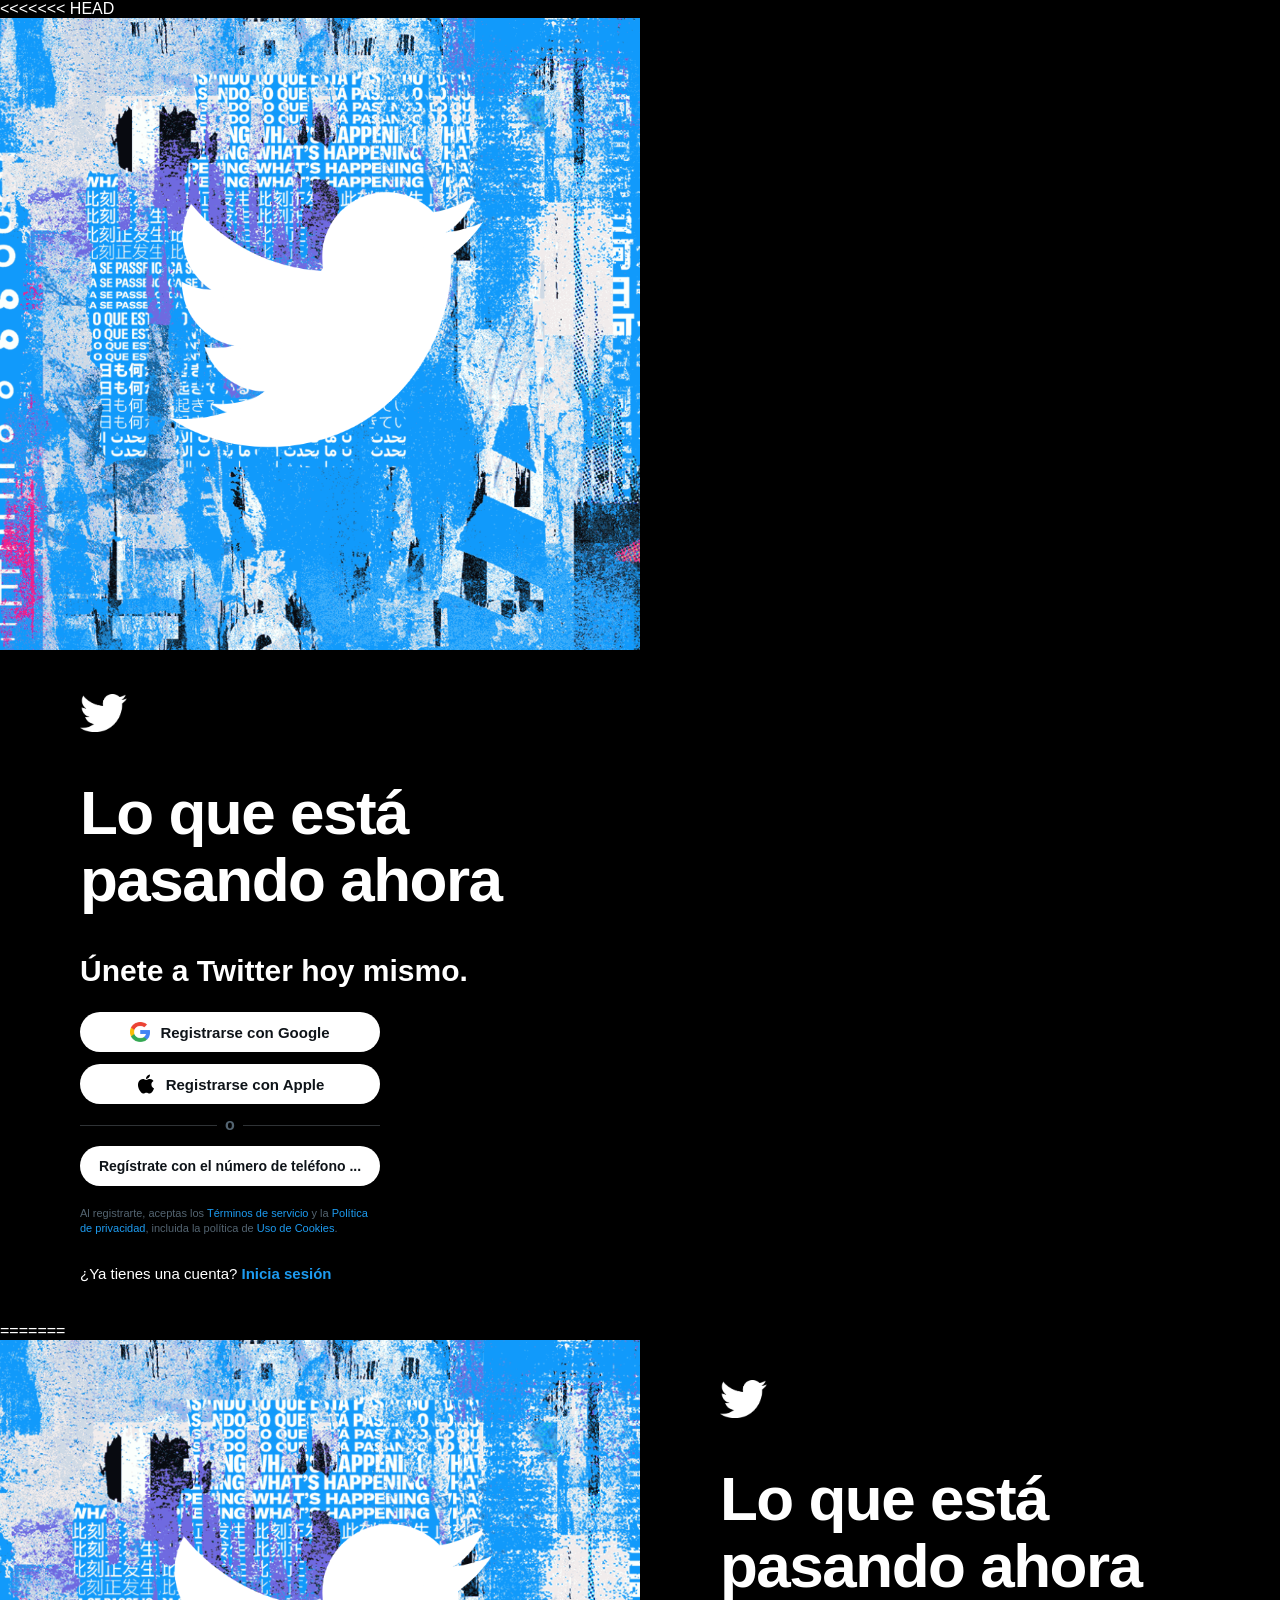
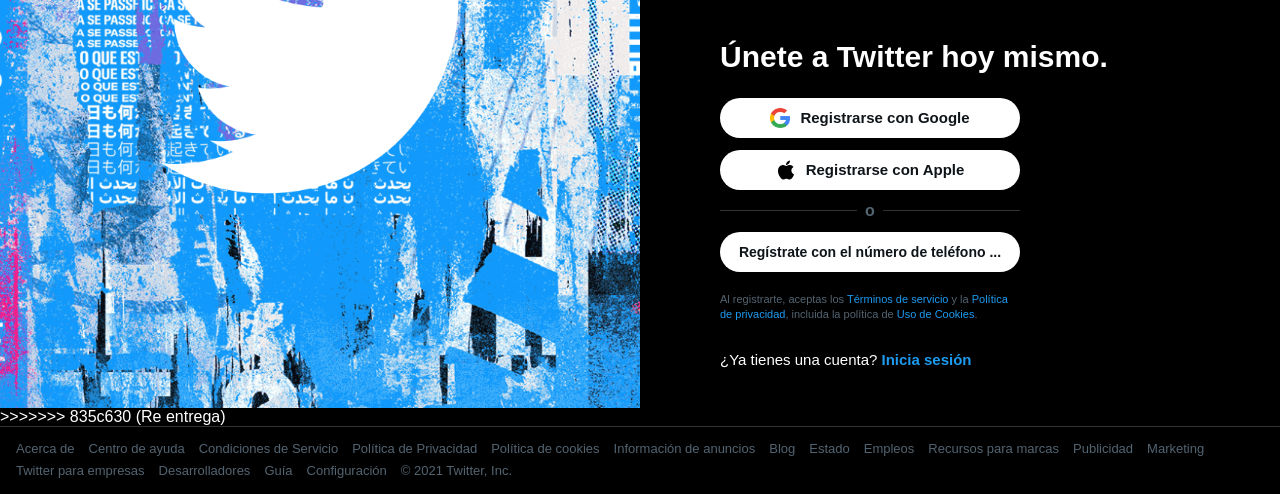
==== index.html @ 5d3bf7a9 "Actualización de index y corrección de nombre de archivo" ====
<!DOCTYPE html>
<html lang="es">
<head>
  <meta charset="UTF-8" />
  <meta name="viewport" content="width=device-width, initial-scale=1.0" />
  <title>Twitter</title>
<<<<<<< HEAD
  <link rel="stylesheet" href="style.css" />
</head>
<body>

  <section class="left-panel">
    <img src="images/imageTwitter.png" alt="Twitter background" class="bg-image" />
   
    <div class="left-logo-wrap">
      <img src="images/twitterLogo.png" alt="Twitter" class="left-twitter-logo" />
    </div>
  </section>


  <section class="right-panel">

    <div class="logo-wrap">
      <img src="images/twitterLogo.png" alt="Twitter" class="twitter-logo" />
    </div>

    <h1 class="headline">Lo que está<br>pasando ahora</h1>

    <h2 class="sub-headline">Únete a Twitter hoy mismo.</h2>

   
    <div class="btn-group">

      <button class="btn btn-social">
        <img src="images/google.png" alt="Google" class="btn-icon" />
        <span>Registrarse con Google</span>
      </button>

      <button class="btn btn-social">
        <svg class="btn-icon" xmlns="http://www.w3.org/2000/svg" viewBox="0 0 170 170" fill="#000">
          <path d="M150.37 130.25c-2.45 5.66-5.35 10.87-8.71 15.66-4.58 6.53-8.33 11.05-11.22 13.56-4.48 4.12-9.28 6.23-14.42 6.35-3.69 0-8.14-1.05-13.32-3.18-5.197-2.12-9.973-3.17-14.34-3.17-4.58 0-9.492 1.05-14.746 3.17-5.262 2.13-9.501 3.24-12.742 3.35-4.929.21-9.842-1.96-14.746-6.52-3.13-2.73-7.045-7.41-11.735-14.04-5.032-7.08-9.169-15.29-12.41-24.65-3.471-10.11-5.211-19.9-5.211-29.378 0-10.857 2.346-20.221 7.045-28.068 3.693-6.303 8.606-11.275 14.755-14.925s12.793-5.51 19.948-5.629c3.915 0 9.049 1.211 15.429 3.591 6.362 2.388 10.447 3.599 12.238 3.599 1.339 0 5.877-1.416 13.57-4.239 7.275-2.617 13.415-3.702 18.445-3.275 13.63 1.1 23.87 6.473 30.68 16.153-12.19 7.386-18.22 17.731-18.1 31.002.11 10.337 3.86 18.939 11.23 25.769 3.34 3.17 7.07 5.62 11.22 7.36-.9 2.61-1.85 5.11-2.86 7.51zM119.11 7.24c0 8.102-2.96 15.667-8.86 22.669-7.12 8.324-15.732 13.134-25.071 12.375a25.222 25.222 0 0 1-.188-3.07c0-7.778 3.386-16.102 9.399-22.908 3.002-3.446 6.82-6.311 11.45-8.597 4.62-2.252 8.99-3.497 13.1-3.71.12 1.017.17 2.033.17 3.041z"/>
        </svg>
        <span>Registrarse con Apple</span>
      </button>

      <div class="divider">
        <span>o</span>
      </div>

      <button class="btn btn-phone">
        Regístrate con el número de teléfono ...
      </button>
    </div>

    
    <p class="legal">
      Al registrarte, aceptas los <a href="#">Términos de servicio</a> y la
      <a href="#">Política de privacidad</a>, incluida la política de
      <a href="#">Uso de Cookies</a>.
    </p>

   
    <p class="signin">
      ¿Ya tienes una cuenta? <a href="#">Inicia sesión</a>
    </p>

  </section>
=======
  <link rel="stylesheet" href="styles.css" />
</head>
<body>

  <main class="main">

    <section class="left-panel">
      <img src="images/imageTwitter.png" alt="Twitter background" class="bg-image" />
      <div class="left-logo-wrap">
        <img src="images/twitterLogo.png" alt="Twitter" class="left-twitter-logo" />
      </div>
    </section>

    <section class="right-panel">

      <div class="logo-wrap">
        <img src="images/twitterLogo.png" alt="Twitter" class="twitter-logo" />
      </div>

      <h1 class="headline">Lo que está<br>pasando ahora</h1>

      <h2 class="sub-headline">Únete a Twitter hoy mismo.</h2>

      <div class="btn-group">

        <button class="btn btn-social">
          <img src="images/google.png" alt="Google" class="btn-icon" />
          <span>Registrarse con Google</span>
        </button>

        <button class="btn btn-social">
          <svg class="btn-icon" xmlns="http://www.w3.org/2000/svg" viewBox="0 0 170 170" fill="#000">
            <path d="M150.37 130.25c-2.45 5.66-5.35 10.87-8.71 15.66-4.58 6.53-8.33 11.05-11.22 13.56-4.48 4.12-9.28 6.23-14.42 6.35-3.69 0-8.14-1.05-13.32-3.18-5.197-2.12-9.973-3.17-14.34-3.17-4.58 0-9.492 1.05-14.746 3.17-5.262 2.13-9.501 3.24-12.742 3.35-4.929.21-9.842-1.96-14.746-6.52-3.13-2.73-7.045-7.41-11.735-14.04-5.032-7.08-9.169-15.29-12.41-24.65-3.471-10.11-5.211-19.9-5.211-29.378 0-10.857 2.346-20.221 7.045-28.068 3.693-6.303 8.606-11.275 14.755-14.925s12.793-5.51 19.948-5.629c3.915 0 9.049 1.211 15.429 3.591 6.362 2.388 10.447 3.599 12.238 3.599 1.339 0 5.877-1.416 13.57-4.239 7.275-2.617 13.415-3.702 18.445-3.275 13.63 1.1 23.87 6.473 30.68 16.153-12.19 7.386-18.22 17.731-18.1 31.002.11 10.337 3.86 18.939 11.23 25.769 3.34 3.17 7.07 5.62 11.22 7.36-.9 2.61-1.85 5.11-2.86 7.51zM119.11 7.24c0 8.102-2.96 15.667-8.86 22.669-7.12 8.324-15.732 13.134-25.071 12.375a25.222 25.222 0 0 1-.188-3.07c0-7.778 3.386-16.102 9.399-22.908 3.002-3.446 6.82-6.311 11.45-8.597 4.62-2.252 8.99-3.497 13.1-3.71.12 1.017.17 2.033.17 3.041z"/>
          </svg>
          <span>Registrarse con Apple</span>
        </button>

        <div class="divider"><span>o</span></div>

        <button class="btn btn-phone">
          Regístrate con el número de teléfono ...
        </button>
      </div>

      <p class="legal">
        Al registrarte, aceptas los <a href="#">Términos de servicio</a> y la
        <a href="#">Política de privacidad</a>, incluida la política de
        <a href="#">Uso de Cookies</a>.
      </p>

      <p class="signin">
        ¿Ya tienes una cuenta? <a href="#">Inicia sesión</a>
      </p>

    </section>

  </main>
>>>>>>> 835c630 (Re entrega)

  <footer class="footer">
    <nav class="footer-nav">
      <a href="#">Acerca de</a>
      <a href="#">Centro de ayuda</a>
      <a href="#">Condiciones de Servicio</a>
      <a href="#">Política de Privacidad</a>
      <a href="#">Política de cookies</a>
      <a href="#">Información de anuncios</a>
      <a href="#">Blog</a>
      <a href="#">Estado</a>
      <a href="#">Empleos</a>
      <a href="#">Recursos para marcas</a>
      <a href="#">Publicidad</a>
      <a href="#">Marketing</a>
      <a href="#">Twitter para empresas</a>
      <a href="#">Desarrolladores</a>
      <a href="#">Guía</a>
      <a href="#">Configuración</a>
      <span>© 2021 Twitter, Inc.</span>
    </nav>
  </footer>

</body>
</html>
---- styles.css ----
*, *::before, *::after { box-sizing: border-box; margin: 0; padding: 0; }

body {
  display: flex;
  flex-direction: column;
  min-height: 100vh;
  font-family: -apple-system, BlinkMacSystemFont, "Segoe UI", Roboto, Arial, sans-serif;
  background: #000;
  color: #fff;
}

.main {
  display: flex;
  flex: 1;
}

.left-panel {
  position: relative;
  width: 50%;
  overflow: hidden;
}

.bg-image { width: 100%; height: 100%; object-fit: cover; }

.left-logo-wrap {
  position: absolute;
  top: 50%;
  left: 50%;
  transform: translate(-50%, -50%);
}

.left-twitter-logo {
  width: 220px;
  filter: brightness(10);
  mix-blend-mode: screen;
}

.right-panel {
  width: 50%;
  display: flex;
  flex-direction: column;
  justify-content: center;
  padding: 40px 80px;
}

.logo-wrap { margin-bottom: 44px; }

.twitter-logo {
  width: 47px;
  filter: brightness(10);
  mix-blend-mode: screen;
}

.headline {
  font-size: 62px;
  font-weight: 900;
  line-height: 1.08;
  letter-spacing: -1.5px;
  margin-bottom: 40px;
}

.sub-headline {
  font-size: 30px;
  font-weight: 800;
  margin-bottom: 24px;
}

.btn-group {
  display: flex;
  flex-direction: column;
  max-width: 300px;
}

.btn {
  display: flex;
  align-items: center;
  justify-content: center;
  gap: 10px;
  height: 40px;
  border-radius: 9999px;
  font-size: 15px;
  font-weight: 700;
  cursor: pointer;
  border: none;
  margin-bottom: 12px;
  background: #fff;
  color: #0f1419;
}

.btn:hover { background: #e6e6e6; }

.btn-icon { width: 20px; height: 20px; flex-shrink: 0; }

.divider {
  display: flex;
  align-items: center;
  gap: 8px;
  margin-bottom: 12px;
  color: #536471;
  font-weight: 700;
}

.divider::before,
.divider::after {
  content: "";
  flex: 1;
  height: 1px;
  background: #2f3336;
}

.btn-phone { font-size: 14px; }

.legal {
  margin-top: 8px;
  max-width: 300px;
  font-size: 11px;
  color: #536471;
  line-height: 1.4;
}

.legal a, .signin a { color: #1d9bf0; text-decoration: none; }
.legal a:hover, .signin a:hover { text-decoration: underline; }

.signin { margin-top: 28px; font-size: 15px; }
.signin a { font-weight: 700; }

.footer {
  border-top: 1px solid #2f3336;
  padding: 12px 16px;
}

.footer-nav {
  display: flex;
  flex-wrap: wrap;
  align-items: center;
  gap: 2px 14px;
}

.footer-nav a,
.footer-nav span {
  font-size: 13px;
  color: #536471;
  text-decoration: none;
  white-space: nowrap;
  line-height: 1.6;
}

.footer-nav a:hover { text-decoration: underline; }

@media (max-width: 1024px) {
  .right-panel { padding: 40px; }
  .headline { font-size: 48px; }
  .sub-headline { font-size: 24px; }
  .left-twitter-logo { width: 160px; }
}

@media (max-width: 768px) {
  .main { flex-direction: column; }
  .left-panel { display: none; }
  .right-panel { width: 100%; padding: 48px 32px; align-items: center; text-align: center; }
  .headline { font-size: 40px; margin-bottom: 32px; }
  .sub-headline { font-size: 22px; margin-bottom: 20px; }
  .btn-group { max-width: 100%; width: 100%; }
  .legal { max-width: 100%; text-align: center; }
  .footer-nav { justify-content: center; gap: 2px 10px; }
  .footer-nav a, .footer-nav span { font-size: 11px; }
}

@media (max-width: 480px) {
  .right-panel { padding: 40px 20px; }
  .headline { font-size: 32px; letter-spacing: -0.5px; }
  .sub-headline { font-size: 18px; }
  .btn { height: 44px; }
}

@media (max-width: 360px) {
  .right-panel { padding: 32px 16px; }
  .headline { font-size: 28px; }
  .sub-headline { font-size: 16px; }
  .twitter-logo { width: 36px; }
}
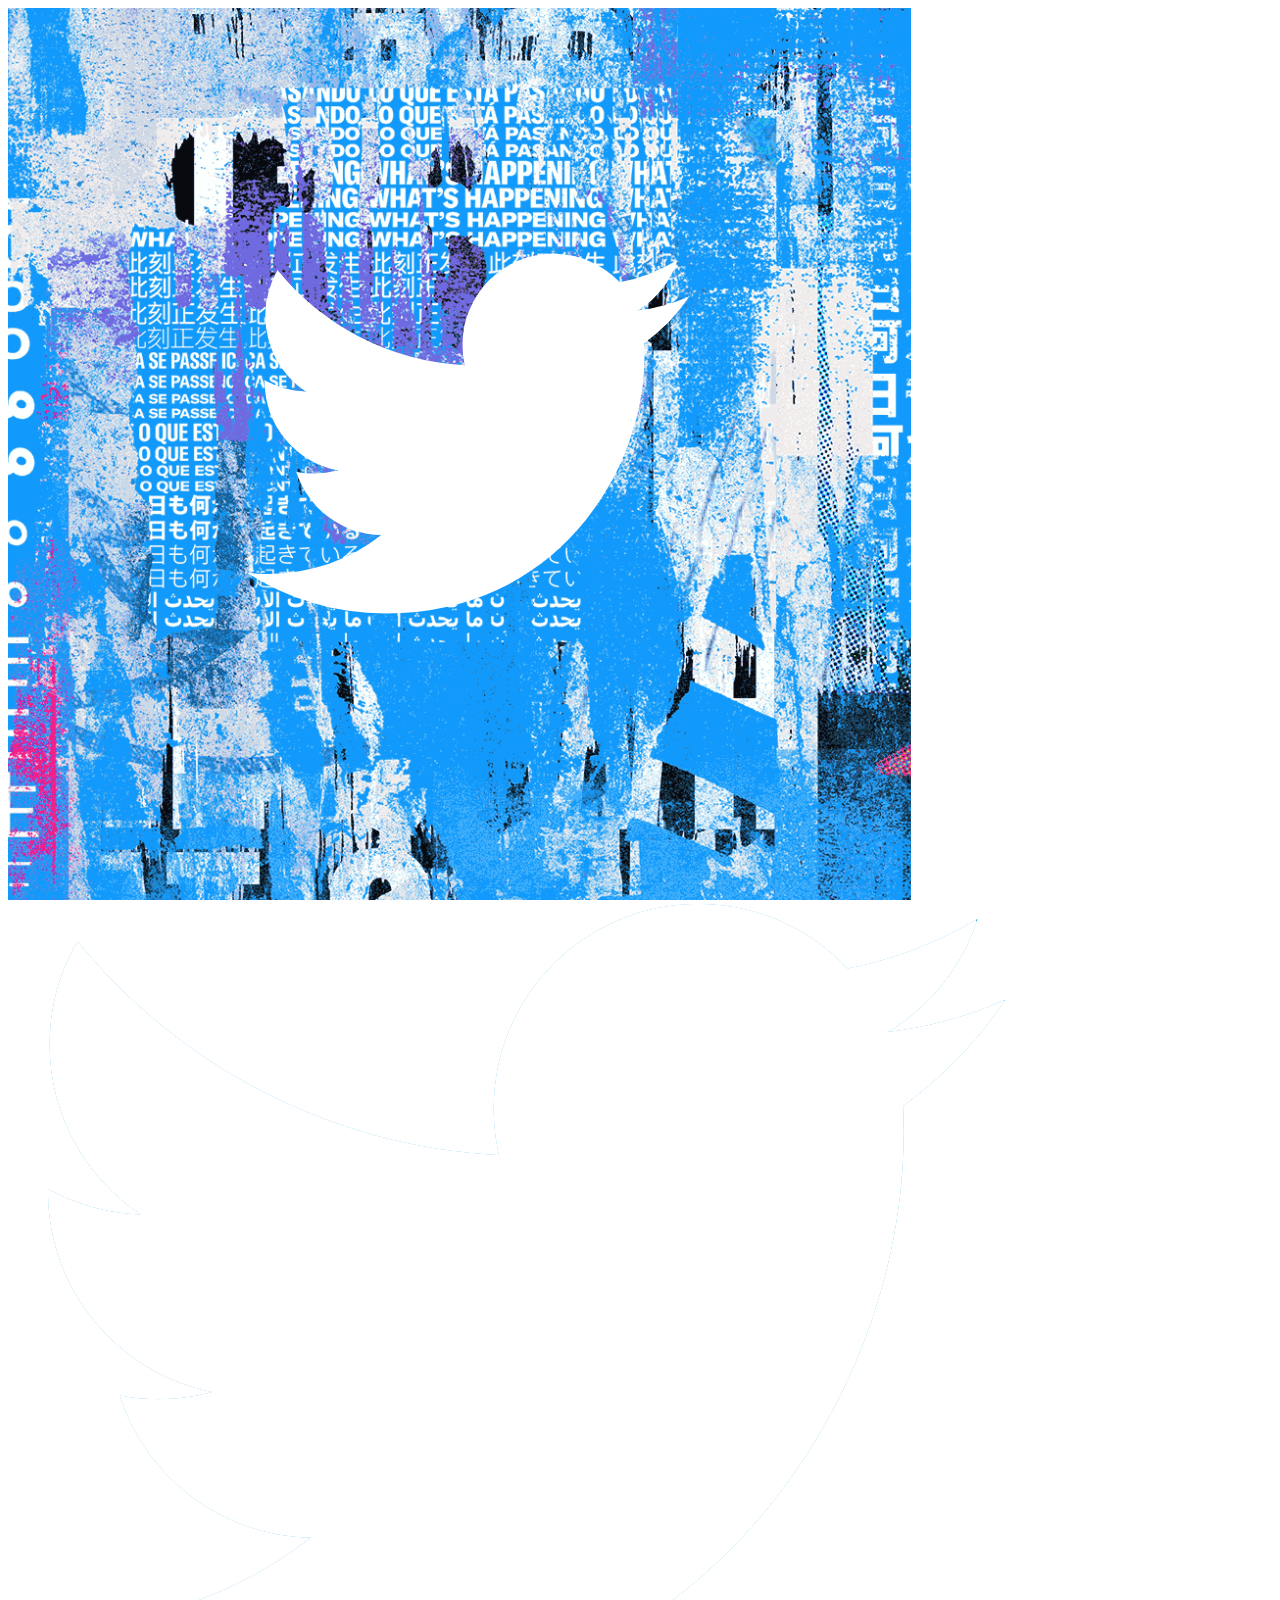
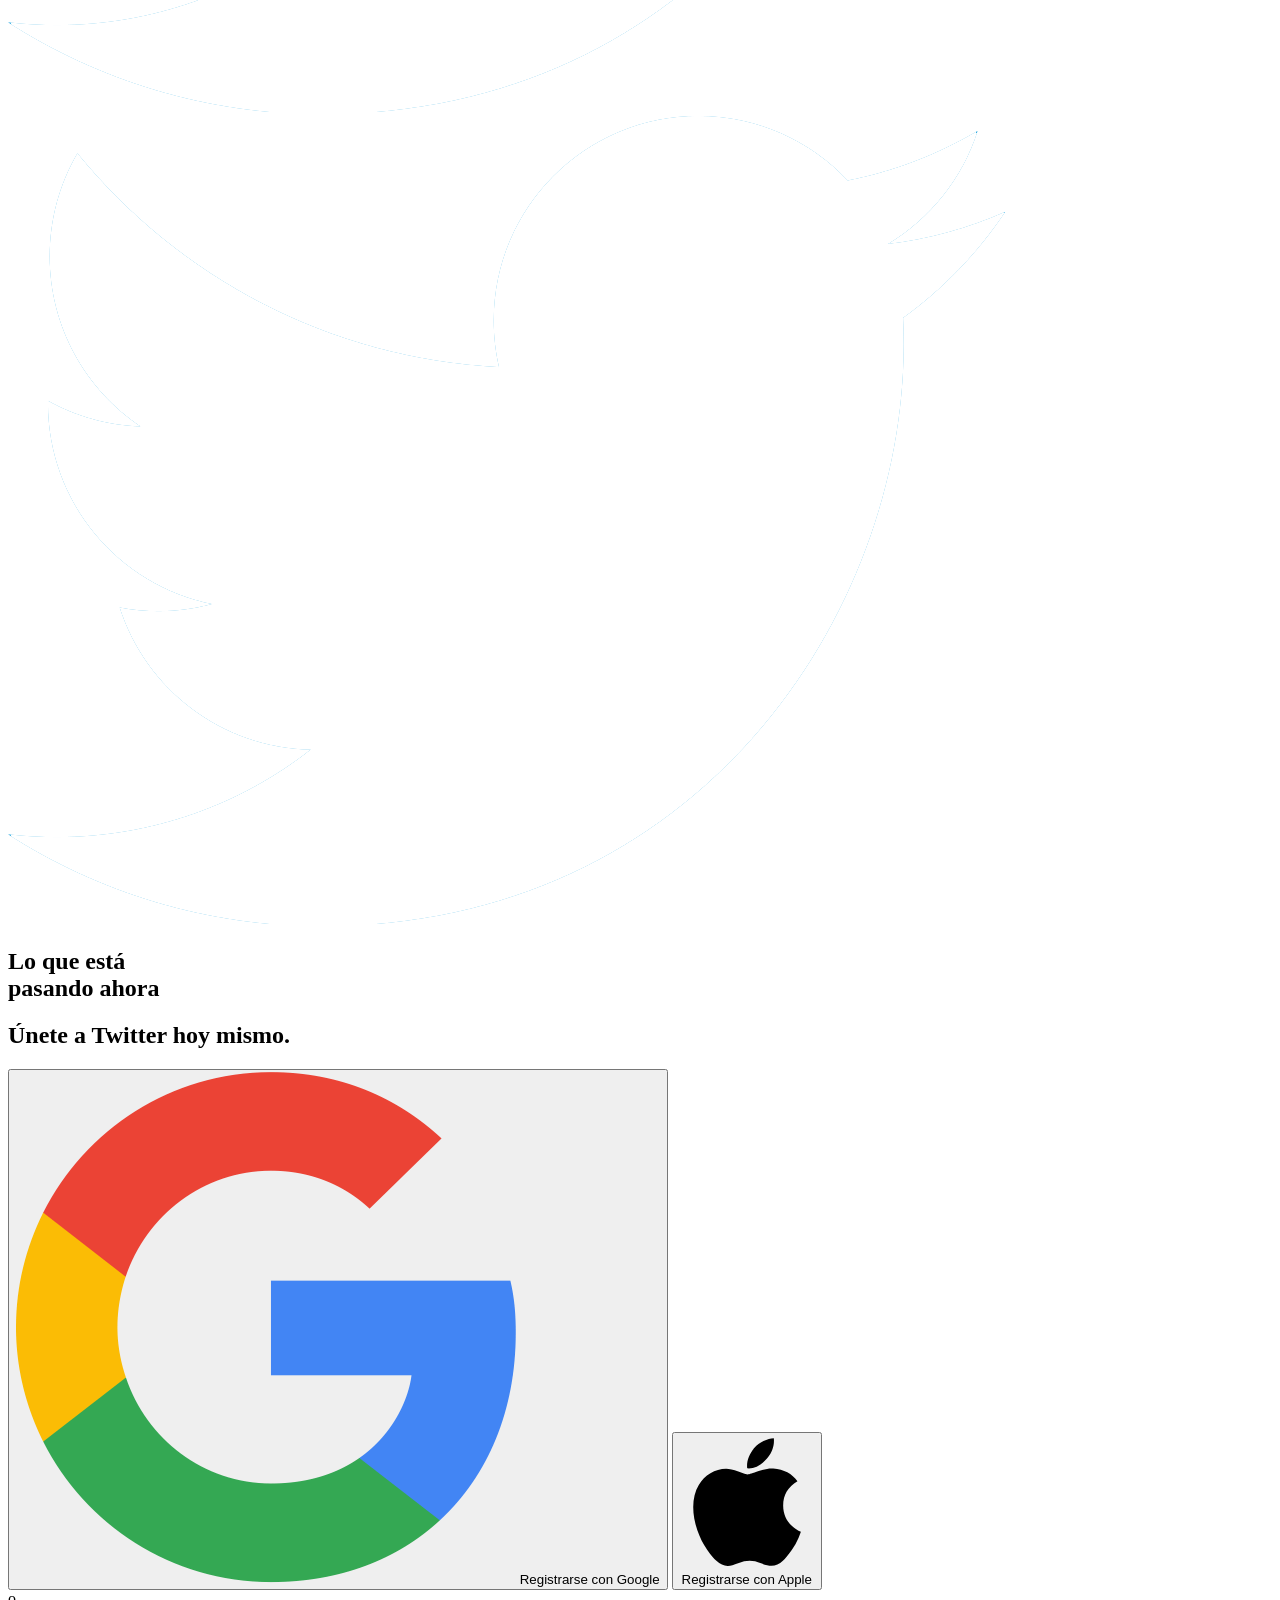
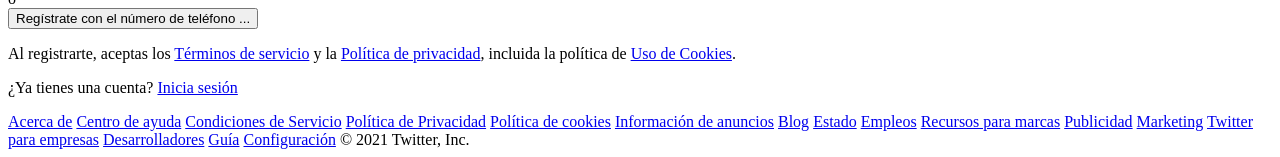
==== commit dd73cbab: "Actualización de index" ====
--- a/index.html
+++ b/index.html
@@ -4,69 +4,7 @@
   <meta charset="UTF-8" />
   <meta name="viewport" content="width=device-width, initial-scale=1.0" />
   <title>Twitter</title>
-<<<<<<< HEAD
   <link rel="stylesheet" href="style.css" />
-</head>
-<body>
-
-  <section class="left-panel">
-    <img src="images/imageTwitter.png" alt="Twitter background" class="bg-image" />
-   
-    <div class="left-logo-wrap">
-      <img src="images/twitterLogo.png" alt="Twitter" class="left-twitter-logo" />
-    </div>
-  </section>
-
-
-  <section class="right-panel">
-
-    <div class="logo-wrap">
-      <img src="images/twitterLogo.png" alt="Twitter" class="twitter-logo" />
-    </div>
-
-    <h1 class="headline">Lo que está<br>pasando ahora</h1>
-
-    <h2 class="sub-headline">Únete a Twitter hoy mismo.</h2>
-
-   
-    <div class="btn-group">
-
-      <button class="btn btn-social">
-        <img src="images/google.png" alt="Google" class="btn-icon" />
-        <span>Registrarse con Google</span>
-      </button>
-
-      <button class="btn btn-social">
-        <svg class="btn-icon" xmlns="http://www.w3.org/2000/svg" viewBox="0 0 170 170" fill="#000">
-          <path d="M150.37 130.25c-2.45 5.66-5.35 10.87-8.71 15.66-4.58 6.53-8.33 11.05-11.22 13.56-4.48 4.12-9.28 6.23-14.42 6.35-3.69 0-8.14-1.05-13.32-3.18-5.197-2.12-9.973-3.17-14.34-3.17-4.58 0-9.492 1.05-14.746 3.17-5.262 2.13-9.501 3.24-12.742 3.35-4.929.21-9.842-1.96-14.746-6.52-3.13-2.73-7.045-7.41-11.735-14.04-5.032-7.08-9.169-15.29-12.41-24.65-3.471-10.11-5.211-19.9-5.211-29.378 0-10.857 2.346-20.221 7.045-28.068 3.693-6.303 8.606-11.275 14.755-14.925s12.793-5.51 19.948-5.629c3.915 0 9.049 1.211 15.429 3.591 6.362 2.388 10.447 3.599 12.238 3.599 1.339 0 5.877-1.416 13.57-4.239 7.275-2.617 13.415-3.702 18.445-3.275 13.63 1.1 23.87 6.473 30.68 16.153-12.19 7.386-18.22 17.731-18.1 31.002.11 10.337 3.86 18.939 11.23 25.769 3.34 3.17 7.07 5.62 11.22 7.36-.9 2.61-1.85 5.11-2.86 7.51zM119.11 7.24c0 8.102-2.96 15.667-8.86 22.669-7.12 8.324-15.732 13.134-25.071 12.375a25.222 25.222 0 0 1-.188-3.07c0-7.778 3.386-16.102 9.399-22.908 3.002-3.446 6.82-6.311 11.45-8.597 4.62-2.252 8.99-3.497 13.1-3.71.12 1.017.17 2.033.17 3.041z"/>
-        </svg>
-        <span>Registrarse con Apple</span>
-      </button>
-
-      <div class="divider">
-        <span>o</span>
-      </div>
-
-      <button class="btn btn-phone">
-        Regístrate con el número de teléfono ...
-      </button>
-    </div>
-
-    
-    <p class="legal">
-      Al registrarte, aceptas los <a href="#">Términos de servicio</a> y la
-      <a href="#">Política de privacidad</a>, incluida la política de
-      <a href="#">Uso de Cookies</a>.
-    </p>
-
-   
-    <p class="signin">
-      ¿Ya tienes una cuenta? <a href="#">Inicia sesión</a>
-    </p>
-
-  </section>
-=======
-  <link rel="stylesheet" href="styles.css" />
 </head>
 <body>
 
@@ -123,7 +61,6 @@
     </section>
 
   </main>
->>>>>>> 835c630 (Re entrega)
 
   <footer class="footer">
     <nav class="footer-nav">
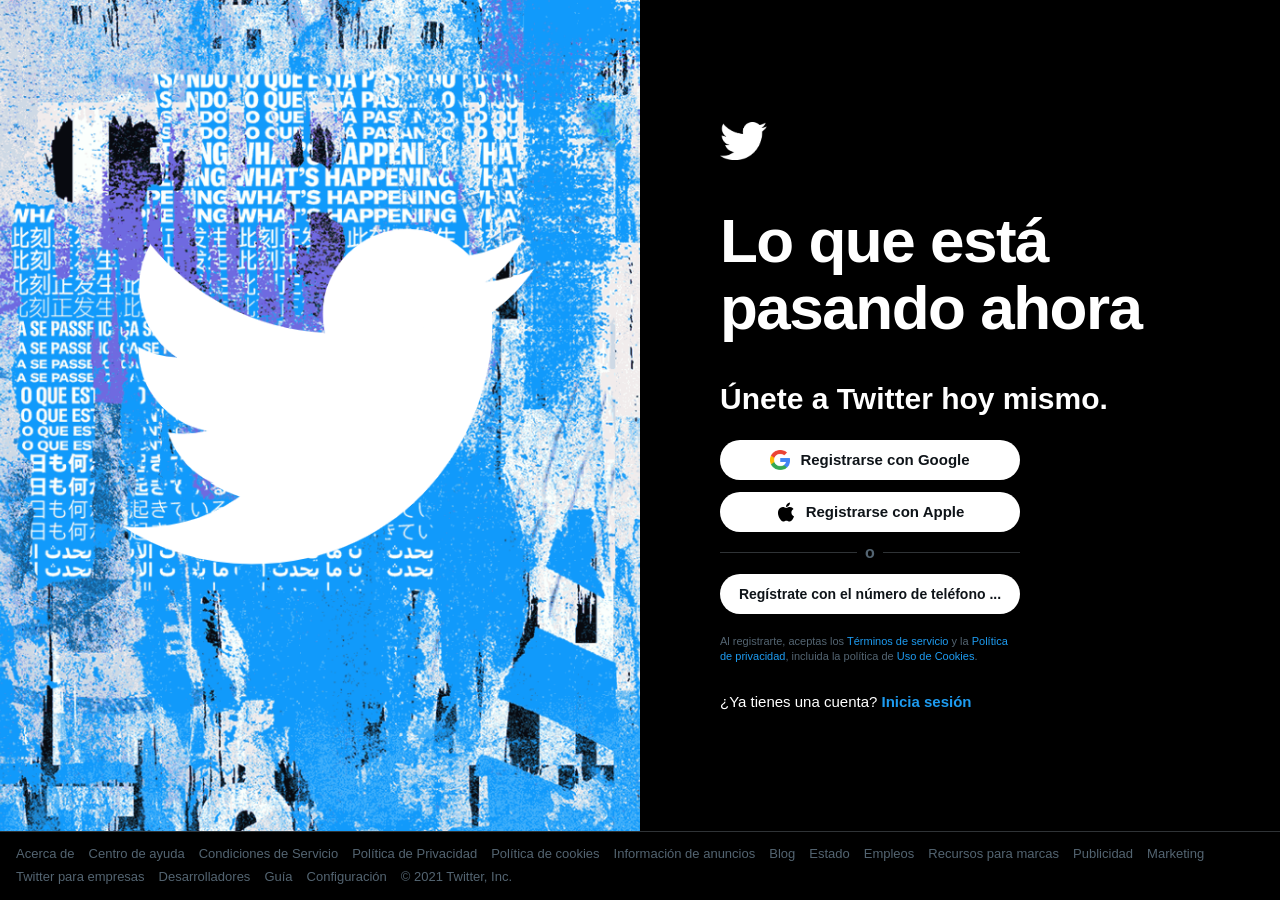
==== commit 83427bad: "Actualización de la ruta" ====
--- a/index.html
+++ b/index.html
@@ -4,7 +4,7 @@
   <meta charset="UTF-8" />
   <meta name="viewport" content="width=device-width, initial-scale=1.0" />
   <title>Twitter</title>
-  <link rel="stylesheet" href="style.css" />
+  <link rel="stylesheet" href="styles.css" />
 </head>
 <body>
 
--- a/styles.css
+++ b/styles.css
@@ -0,0 +1,181 @@
+*, *::before, *::after { box-sizing: border-box; margin: 0; padding: 0; }
+
+body {
+  display: flex;
+  flex-direction: column;
+  min-height: 100vh;
+  font-family: -apple-system, BlinkMacSystemFont, "Segoe UI", Roboto, Arial, sans-serif;
+  background: #000;
+  color: #fff;
+}
+
+.main {
+  display: flex;
+  flex: 1;
+}
+
+.left-panel {
+  position: relative;
+  width: 50%;
+  overflow: hidden;
+}
+
+.bg-image { width: 100%; height: 100%; object-fit: cover; }
+
+.left-logo-wrap {
+  position: absolute;
+  top: 50%;
+  left: 50%;
+  transform: translate(-50%, -50%);
+}
+
+.left-twitter-logo {
+  width: 220px;
+  filter: brightness(10);
+  mix-blend-mode: screen;
+}
+
+.right-panel {
+  width: 50%;
+  display: flex;
+  flex-direction: column;
+  justify-content: center;
+  padding: 40px 80px;
+}
+
+.logo-wrap { margin-bottom: 44px; }
+
+.twitter-logo {
+  width: 47px;
+  filter: brightness(10);
+  mix-blend-mode: screen;
+}
+
+.headline {
+  font-size: 62px;
+  font-weight: 900;
+  line-height: 1.08;
+  letter-spacing: -1.5px;
+  margin-bottom: 40px;
+}
+
+.sub-headline {
+  font-size: 30px;
+  font-weight: 800;
+  margin-bottom: 24px;
+}
+
+.btn-group {
+  display: flex;
+  flex-direction: column;
+  max-width: 300px;
+}
+
+.btn {
+  display: flex;
+  align-items: center;
+  justify-content: center;
+  gap: 10px;
+  height: 40px;
+  border-radius: 9999px;
+  font-size: 15px;
+  font-weight: 700;
+  cursor: pointer;
+  border: none;
+  margin-bottom: 12px;
+  background: #fff;
+  color: #0f1419;
+}
+
+.btn:hover { background: #e6e6e6; }
+
+.btn-icon { width: 20px; height: 20px; flex-shrink: 0; }
+
+.divider {
+  display: flex;
+  align-items: center;
+  gap: 8px;
+  margin-bottom: 12px;
+  color: #536471;
+  font-weight: 700;
+}
+
+.divider::before,
+.divider::after {
+  content: "";
+  flex: 1;
+  height: 1px;
+  background: #2f3336;
+}
+
+.btn-phone { font-size: 14px; }
+
+.legal {
+  margin-top: 8px;
+  max-width: 300px;
+  font-size: 11px;
+  color: #536471;
+  line-height: 1.4;
+}
+
+.legal a, .signin a { color: #1d9bf0; text-decoration: none; }
+.legal a:hover, .signin a:hover { text-decoration: underline; }
+
+.signin { margin-top: 28px; font-size: 15px; }
+.signin a { font-weight: 700; }
+
+.footer {
+  border-top: 1px solid #2f3336;
+  padding: 12px 16px;
+}
+
+.footer-nav {
+  display: flex;
+  flex-wrap: wrap;
+  align-items: center;
+  gap: 2px 14px;
+}
+
+.footer-nav a,
+.footer-nav span {
+  font-size: 13px;
+  color: #536471;
+  text-decoration: none;
+  white-space: nowrap;
+  line-height: 1.6;
+}
+
+.footer-nav a:hover { text-decoration: underline; }
+
+@media (max-width: 1024px) {
+  .right-panel { padding: 40px; }
+  .headline { font-size: 48px; }
+  .sub-headline { font-size: 24px; }
+  .left-twitter-logo { width: 160px; }
+}
+
+@media (max-width: 768px) {
+  .main { flex-direction: column; }
+  .left-panel { display: none; }
+  .right-panel { width: 100%; padding: 48px 32px; align-items: center; text-align: center; }
+  .headline { font-size: 40px; margin-bottom: 32px; }
+  .sub-headline { font-size: 22px; margin-bottom: 20px; }
+  .btn-group { max-width: 100%; width: 100%; }
+  .legal { max-width: 100%; text-align: center; }
+  .footer-nav { justify-content: center; gap: 2px 10px; }
+  .footer-nav a, .footer-nav span { font-size: 11px; }
+}
+
+@media (max-width: 480px) {
+  .right-panel { padding: 40px 20px; }
+  .headline { font-size: 32px; letter-spacing: -0.5px; }
+  .sub-headline { font-size: 18px; }
+  .btn { height: 44px; }
+}
+
+@media (max-width: 360px) {
+  .right-panel { padding: 32px 16px; }
+  .headline { font-size: 28px; }
+  .sub-headline { font-size: 16px; }
+  .twitter-logo { width: 36px; }
+}
